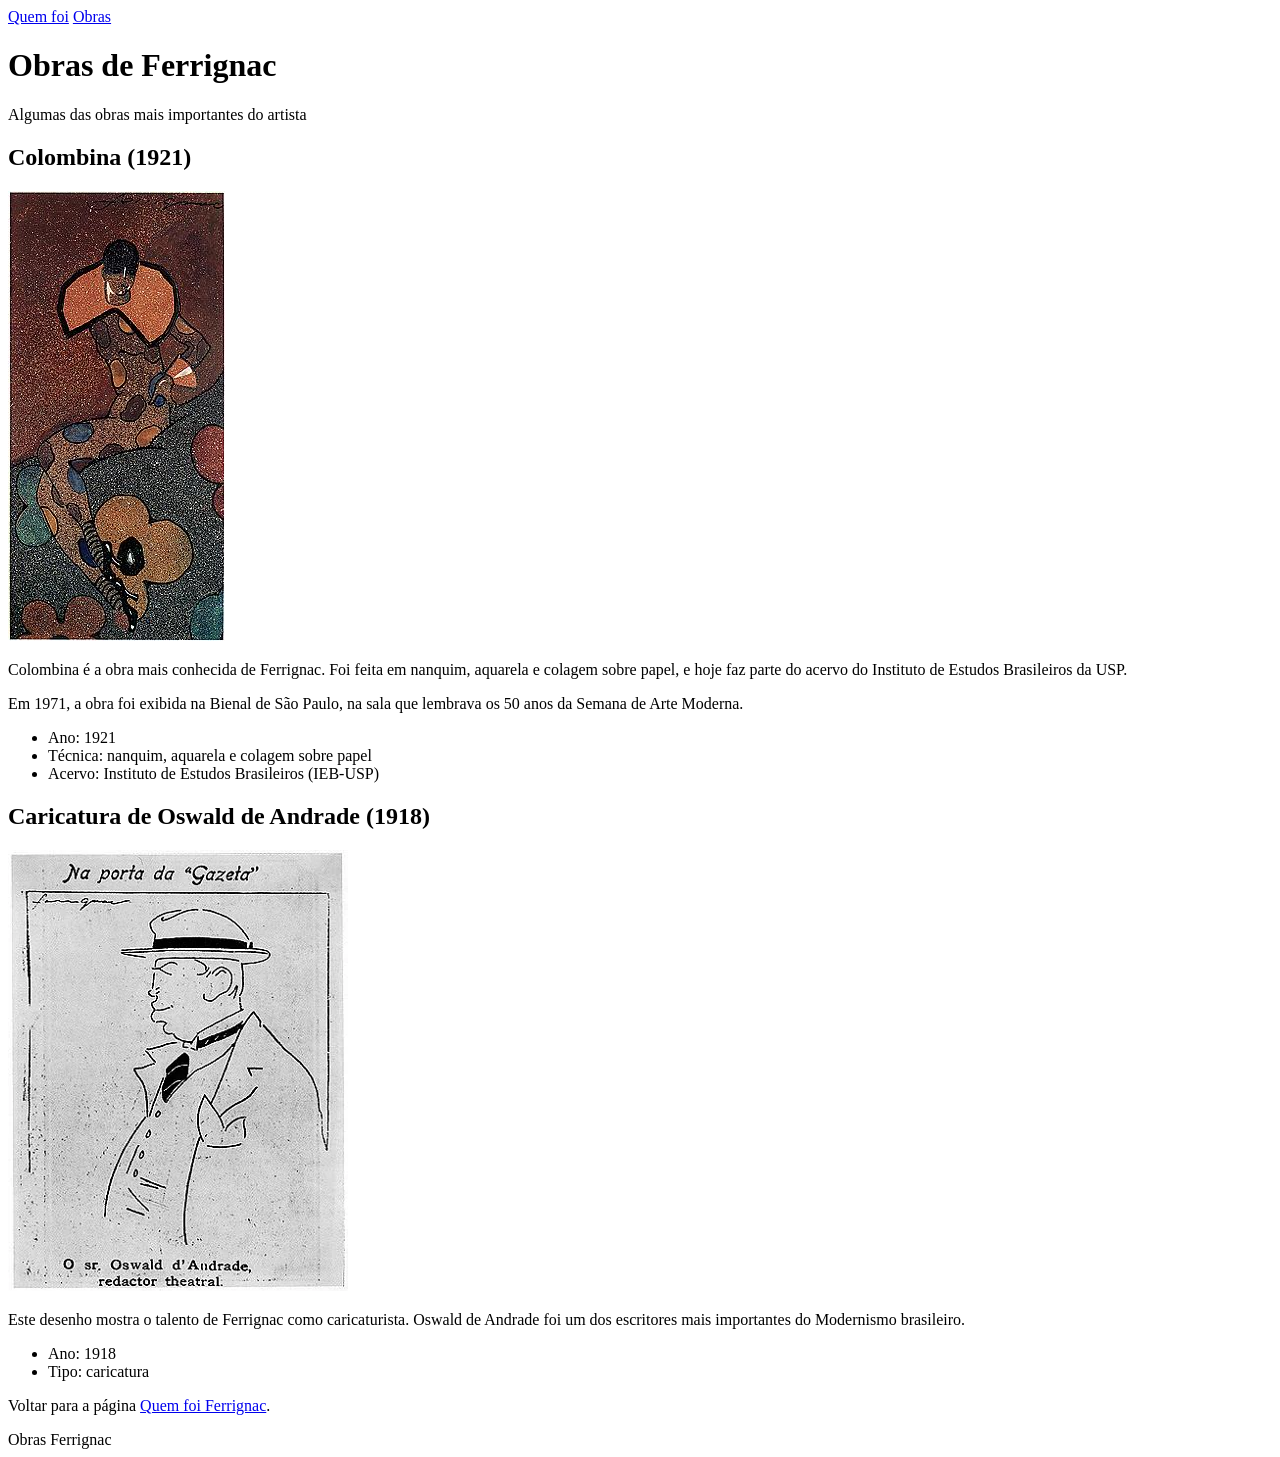
==== pages/obras.html @ 07656fbb "C:/Program Files/Git/criação da pagina obras, da pasta pages e img" ====
<!DOCTYPE html>
<html lang="pt-BR">
<head>
  <meta charset="UTF-8">
  <meta name="viewport" content="width=device-width, initial-scale=1">
  <title>Obras de Ferrignac</title>
  <link rel="stylesheet" href="./style/style.css">
</head>
<body>

  <header>
    <nav>
      <a href="../index.html">Quem foi</a>
      <a class="atual" href="obras.html">Obras</a>
    </nav>
    <h1>Obras de Ferrignac</h1>
    <p>Algumas das obras mais importantes do artista</p>
  </header>

  <main>

    <section>
      <h2>Colombina (1921)</h2>
      <img class="imagem" src="../img/colomiana1.jpg" alt="Colombina">
      <p>
        Colombina é a obra mais conhecida de Ferrignac. Foi feita em nanquim,
        aquarela e colagem sobre papel, e hoje faz parte do acervo do Instituto
        de Estudos Brasileiros da USP.
      </p>
      <p>
        Em 1971, a obra foi exibida na Bienal de São Paulo, na sala que
        lembrava os 50 anos da Semana de Arte Moderna.
      </p>
      <ul>
        <li>Ano: 1921</li>
        <li>Técnica: nanquim, aquarela e colagem sobre papel</li>
        <li>Acervo: Instituto de Estudos Brasileiros (IEB-USP)</li>
      </ul>
    </section>

    <section>
      <h2>Caricatura de Oswald de Andrade (1918)</h2>
      <img class="imagem" src="../img/caricatura-oswald-andrade.webp" alt="Oswald de Andrade">
      <p>
        Este desenho mostra o talento de Ferrignac como caricaturista. Oswald
        de Andrade foi um dos escritores mais importantes do Modernismo
        brasileiro.
      </p>
      <ul>
        <li>Ano: 1918</li>
        <li>Tipo: caricatura</li>
      </ul>
    </section>

    <p>
      Voltar para a página <a href="../index.html">Quem foi Ferrignac</a>.
    </p>

  </main>

  <footer>
   Obras Ferrignac
  </footer>

</body>
</html>
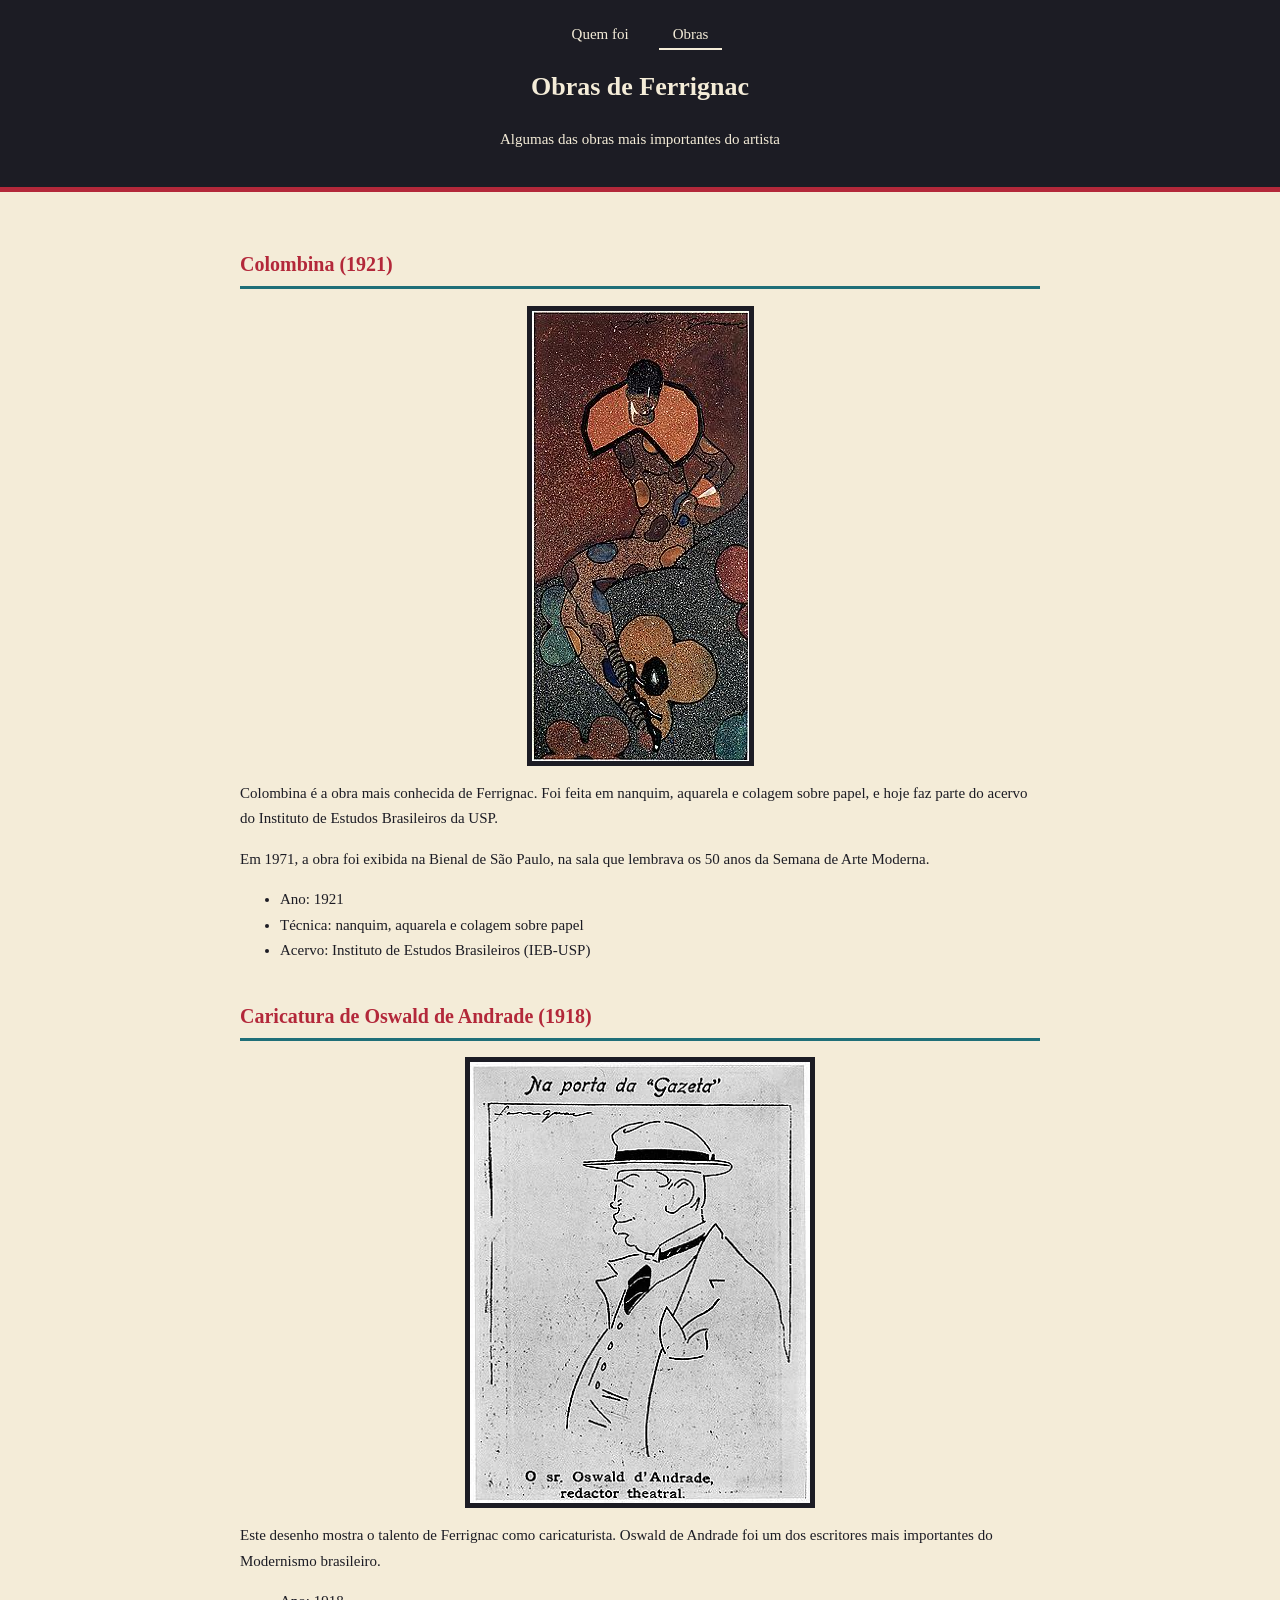
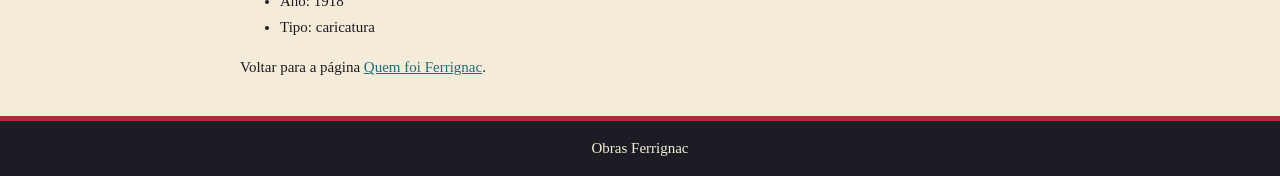
==== commit c9cf882a: "Estilização das paginas index.html e obras.html" ====
--- a/pages/obras.html
+++ b/pages/obras.html
@@ -4,7 +4,7 @@
   <meta charset="UTF-8">
   <meta name="viewport" content="width=device-width, initial-scale=1">
   <title>Obras de Ferrignac</title>
-  <link rel="stylesheet" href="./style/style.css">
+  <link rel="stylesheet" href="../style/style.css">
 </head>
 <body>
 
@@ -21,7 +21,7 @@
 
     <section>
       <h2>Colombina (1921)</h2>
-      <img class="imagem" src="../img/colomiana1.jpg" alt="Colombina">
+      <img class="obra" src="../img/colomiana1.jpg" alt="Colombina">
       <p>
         Colombina é a obra mais conhecida de Ferrignac. Foi feita em nanquim,
         aquarela e colagem sobre papel, e hoje faz parte do acervo do Instituto
@@ -40,7 +40,7 @@
 
     <section>
       <h2>Caricatura de Oswald de Andrade (1918)</h2>
-      <img class="imagem" src="../img/caricatura-oswald-andrade.webp" alt="Oswald de Andrade">
+      <img class="obra" src="../img/caricatura-oswald-andrade.webp" alt="Oswald de Andrade">
       <p>
         Este desenho mostra o talento de Ferrignac como caricaturista. Oswald
         de Andrade foi um dos escritores mais importantes do Modernismo
--- a/style/style.css
+++ b/style/style.css
@@ -0,0 +1,101 @@
+body {
+  font-family: Georgia, "Times New Roman", serif;
+  color: #1c1c24;
+  background-color: #f4ecd8;
+  margin: 0;
+  line-height: 1.7;
+}
+
+h1 {
+  font-size: 26px;
+}
+
+h2 {
+  font-size: 20px;
+}
+
+h3 {
+  font-size: 18px;
+}
+
+p {
+  font-size: 15px;
+}
+
+ul {
+  font-size: 15px;
+}
+
+header {
+  background-color: #1c1c24;
+  color: #f4ecd8;
+  border-bottom: 5px solid #b3283a;
+  padding: 20px;
+  text-align: center;
+}
+
+nav a {
+  color: #f4ecd8;
+  text-decoration: none;
+  font-size: 15px;
+  padding: 6px 14px;
+  margin: 0 6px;
+}
+
+nav a:hover {
+  background-color: #b3283a;
+}
+
+nav a.atual {
+  border-bottom: 2px solid #f4ecd8;
+}
+
+main {
+  max-width: 800px;
+  margin: 0 auto;
+  padding: 20px 30px;
+}
+
+h2 {
+  color: #b3283a;
+  border-bottom: 3px solid #1f6f78;
+  padding-bottom: 5px;
+  margin-top: 35px;
+}
+
+h3 {
+  color: #1f6f78;
+}
+
+main a {
+  color: #1f6f78;
+}
+
+main a:hover {
+  color: #b3283a;
+}
+
+.imagem {
+  background-color: #e8dcbc;
+  border: 3px dashed #1f6f78;
+  padding: 100px 20px;
+  text-align: center;
+  font-size: 15px;
+  margin: 15px 0;
+}
+
+.obra {
+  max-width: 100%;
+  display: block;
+  margin: 15px auto;
+  border: 5px solid #1c1c24;
+}
+
+footer {
+  background-color: #1c1c24;
+  color: #f4ecd8;
+  border-top: 5px solid #b3283a;
+  text-align: center;
+  padding: 15px;
+  font-size: 15px;
+}
